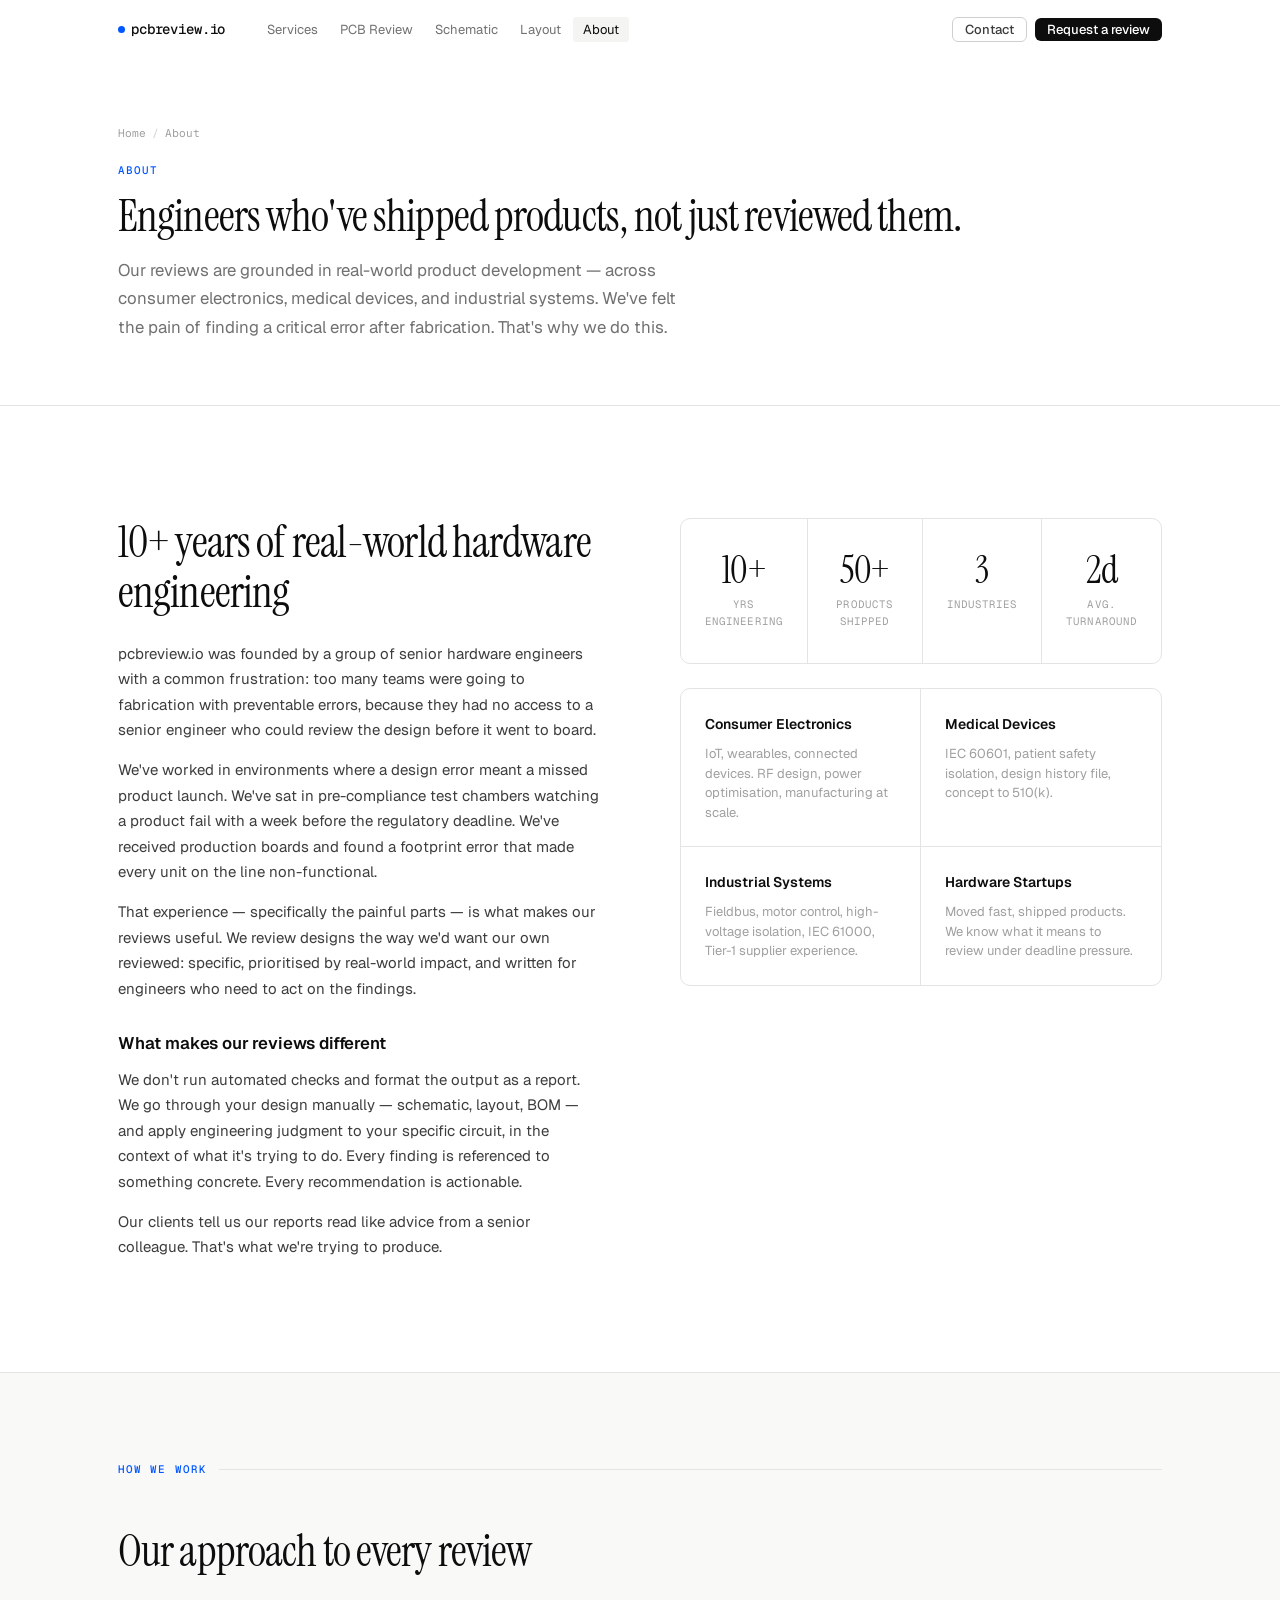
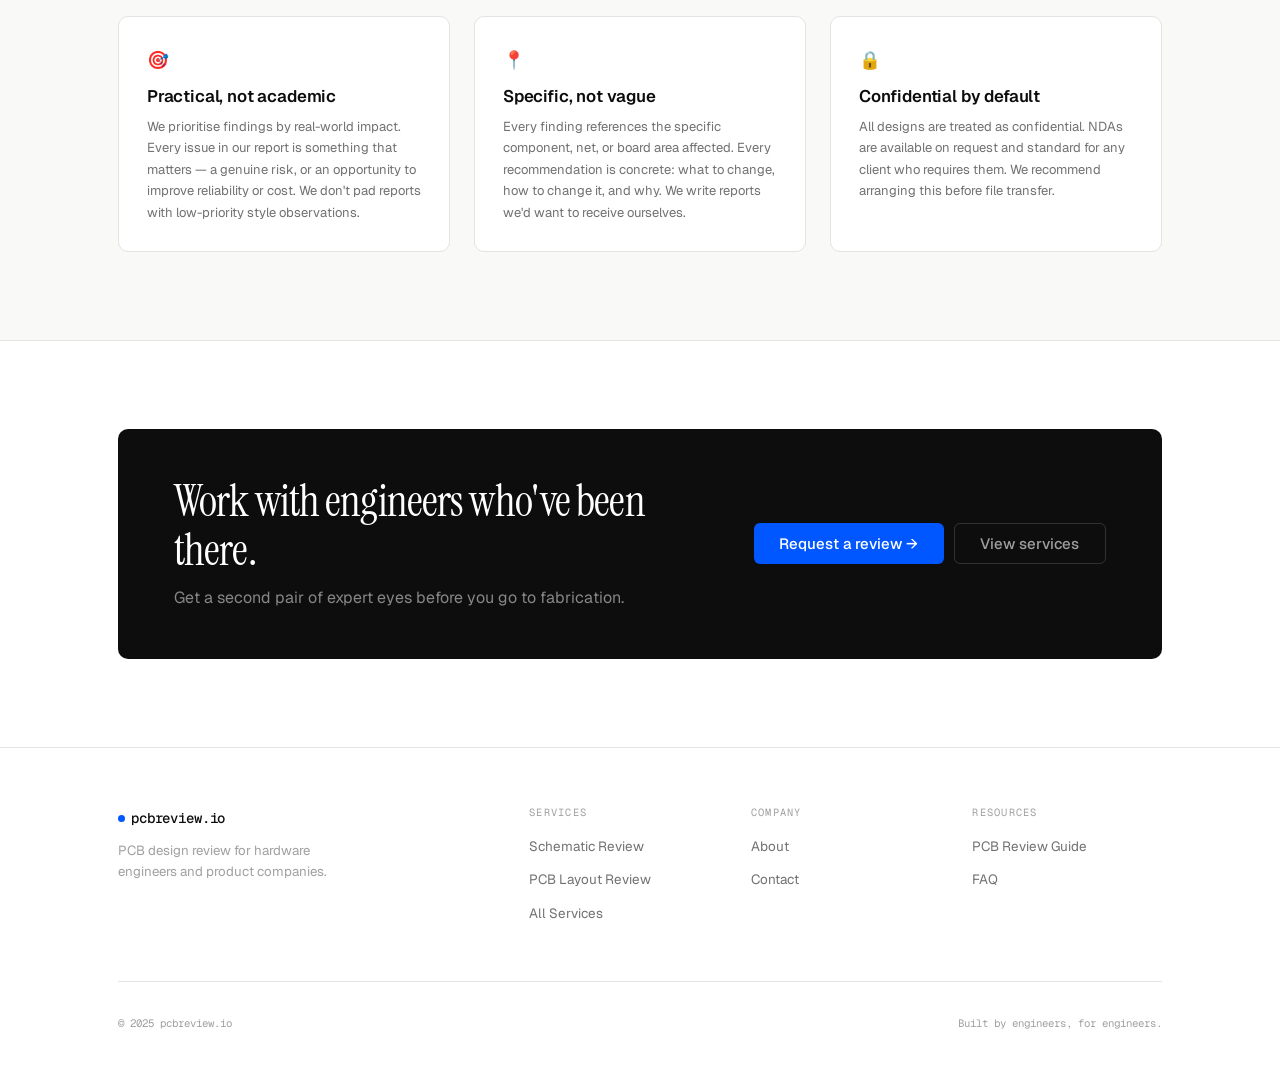
==== about.html @ b78111ec "updated website to pcbreview.com" ====
<!DOCTYPE html>
<html lang="en">
<head>
  <meta charset="UTF-8" />
  <meta name="viewport" content="width=device-width, initial-scale=1.0" />
  <title>About — Senior Hardware Engineers | pcbreview.io</title>
  <meta name="description" content="pcbreview.io is a team of senior hardware engineers with 10+ years of experience in consumer electronics, medical devices, and industrial systems." />
  <link rel="canonical" href="https://www.pcbreview.io/about.html" />
  <link rel="stylesheet" href="style.css" />
</head>
<body>
<nav id="nav">
  <div class="nav-inner">
    <a href="index.html" class="nav-logo"><span class="logo-dot"></span>pcbreview.io</a>
    <ul class="nav-links">
      <li><a href="services.html">Services</a></li>
      <li><a href="pcb-review.html">PCB Review</a></li>
      <li><a href="schematic-review.html">Schematic</a></li>
      <li><a href="pcb-layout-review.html">Layout</a></li>
      <li><a href="about.html">About</a></li>
    </ul>
    <div class="nav-right">
      <a href="contact.html" class="btn btn-ghost" style="font-size:0.8125rem;padding:5px 12px;">Contact</a>
      <a href="contact.html" class="btn btn-primary" style="font-size:0.8125rem;padding:5px 12px;">Request a review</a>
    </div>
    <button class="nav-ham" id="ham" aria-label="Menu"><span></span><span></span><span></span></button>
  </div>
</nav>
<div class="nav-mobile" id="mobileNav">
  <a href="index.html">Home</a><a href="services.html">Services</a><a href="pcb-review.html">PCB Review</a>
  <a href="schematic-review.html">Schematic Review</a><a href="pcb-layout-review.html">Layout Review</a>
  <a href="about.html">About</a>
  <a href="contact.html" class="btn btn-primary" style="margin-top:4px;justify-content:center;">Request a review →</a>
</div>

<div class="page-hdr">
  <div class="container">
    <div class="breadcrumb"><a href="index.html">Home</a><span class="sep">/</span>About</div>
    <div class="t-label">About</div>
    <h1 class="t-h2" style="margin-bottom:14px;">Engineers who've shipped products, not just reviewed them.</h1>
    <p class="sub">Our reviews are grounded in real-world product development — across consumer electronics, medical devices, and industrial systems. We've felt the pain of finding a critical error after fabrication. That's why we do this.</p>
  </div>
</div>

<!-- WHO WE ARE -->
<section class="s-xl" style="border-bottom:1px solid var(--line);">
  <div class="container">
    <div style="display:grid;grid-template-columns:1fr 1fr;gap:5rem;align-items:start;">

      <div class="reveal">
        <h2 class="t-h2" style="margin-bottom:24px;">10+ years of real-world hardware engineering</h2>
        <p class="t-body">pcbreview.io was founded by a group of senior hardware engineers with a common frustration: too many teams were going to fabrication with preventable errors, because they had no access to a senior engineer who could review the design before it went to board.</p>
        <p class="t-body">We've worked in environments where a design error meant a missed product launch. We've sat in pre-compliance test chambers watching a product fail with a week before the regulatory deadline. We've received production boards and found a footprint error that made every unit on the line non-functional.</p>
        <p class="t-body">That experience — specifically the painful parts — is what makes our reviews useful. We review designs the way we'd want our own reviewed: specific, prioritised by real-world impact, and written for engineers who need to act on the findings.</p>

        <h3 class="t-h3" style="margin:32px 0 12px;">What makes our reviews different</h3>
        <p class="t-body">We don't run automated checks and format the output as a report. We go through your design manually — schematic, layout, BOM — and apply engineering judgment to your specific circuit, in the context of what it's trying to do. Every finding is referenced to something concrete. Every recommendation is actionable.</p>
        <p class="t-body">Our clients tell us our reports read like advice from a senior colleague. That's what we're trying to produce.</p>
      </div>

      <div class="reveal d2">
        <div class="stat-row" style="margin-bottom:1.5rem;">
          <div class="stat-cell"><div class="stat-num">10+</div><div class="stat-label">Yrs engineering</div></div>
          <div class="stat-cell"><div class="stat-num">50+</div><div class="stat-label">Products shipped</div></div>
          <div class="stat-cell"><div class="stat-num">3</div><div class="stat-label">Industries</div></div>
          <div class="stat-cell"><div class="stat-num">2d</div><div class="stat-label">Avg. turnaround</div></div>
        </div>

        <!-- Industry grid -->
        <div style="border:1px solid var(--line);border-radius:var(--r-lg);overflow:hidden;">
          <div style="display:grid;grid-template-columns:1fr 1fr;gap:0;">
            <div style="padding:1.5rem;border-right:1px solid var(--line);border-bottom:1px solid var(--line);">
              <div style="font-size:0.875rem;font-weight:600;color:var(--ink-1);margin-bottom:8px;">Consumer Electronics</div>
              <p style="font-size:0.8125rem;color:var(--ink-4);margin:0;line-height:1.5;">IoT, wearables, connected devices. RF design, power optimisation, manufacturing at scale.</p>
            </div>
            <div style="padding:1.5rem;border-bottom:1px solid var(--line);">
              <div style="font-size:0.875rem;font-weight:600;color:var(--ink-1);margin-bottom:8px;">Medical Devices</div>
              <p style="font-size:0.8125rem;color:var(--ink-4);margin:0;line-height:1.5;">IEC 60601, patient safety isolation, design history file, concept to 510(k).</p>
            </div>
            <div style="padding:1.5rem;border-right:1px solid var(--line);">
              <div style="font-size:0.875rem;font-weight:600;color:var(--ink-1);margin-bottom:8px;">Industrial Systems</div>
              <p style="font-size:0.8125rem;color:var(--ink-4);margin:0;line-height:1.5;">Fieldbus, motor control, high-voltage isolation, IEC 61000, Tier-1 supplier experience.</p>
            </div>
            <div style="padding:1.5rem;">
              <div style="font-size:0.875rem;font-weight:600;color:var(--ink-1);margin-bottom:8px;">Hardware Startups</div>
              <p style="font-size:0.8125rem;color:var(--ink-4);margin:0;line-height:1.5;">Moved fast, shipped products. We know what it means to review under deadline pressure.</p>
            </div>
          </div>
        </div>
      </div>
    </div>
  </div>
</section>

<!-- APPROACH -->
<section class="s-lg" style="background:var(--off-white);border-bottom:1px solid var(--line);">
  <div class="container">
    <div class="section-line reveal"><span class="t-label">How we work</span></div>
    <h2 class="t-h2 reveal" style="margin-bottom:40px;">Our approach to every review</h2>
    <div class="col-3 reveal">
      <div class="card">
        <div style="font-size:1.1rem;margin-bottom:12px;">🎯</div>
        <h3 class="t-h3" style="margin-bottom:8px;">Practical, not academic</h3>
        <p class="t-body-sm">We prioritise findings by real-world impact. Every issue in our report is something that matters — a genuine risk, or an opportunity to improve reliability or cost. We don't pad reports with low-priority style observations.</p>
      </div>
      <div class="card">
        <div style="font-size:1.1rem;margin-bottom:12px;">📍</div>
        <h3 class="t-h3" style="margin-bottom:8px;">Specific, not vague</h3>
        <p class="t-body-sm">Every finding references the specific component, net, or board area affected. Every recommendation is concrete: what to change, how to change it, and why. We write reports we'd want to receive ourselves.</p>
      </div>
      <div class="card">
        <div style="font-size:1.1rem;margin-bottom:12px;">🔒</div>
        <h3 class="t-h3" style="margin-bottom:8px;">Confidential by default</h3>
        <p class="t-body-sm">All designs are treated as confidential. NDAs are available on request and standard for any client who requires them. We recommend arranging this before file transfer.</p>
      </div>
    </div>
  </div>
</section>

<!-- CTA -->
<section class="s-lg">
  <div class="container">
    <div class="cta-band reveal">
      <div>
        <h2 class="t-h2">Work with engineers who've been there.</h2>
        <p>Get a second pair of expert eyes before you go to fabrication.</p>
      </div>
      <div class="cta-band-btns">
        <a href="contact.html" class="btn btn-blue btn-lg">Request a review →</a>
        <a href="services.html" class="btn btn-ghost btn-lg" style="color:rgba(255,255,255,0.6);border-color:rgba(255,255,255,0.15);">View services</a>
      </div>
    </div>
  </div>
</section>

<footer id="footer">
  <div class="container">
    <div class="footer-grid">
      <div class="footer-brand"><a href="index.html" class="nav-logo" style="display:inline-flex;"><span class="logo-dot"></span>pcbreview.io</a><p>PCB design review for hardware engineers and product companies.</p></div>
      <div class="footer-col"><h5>Services</h5><ul><li><a href="schematic-review.html">Schematic Review</a></li><li><a href="pcb-layout-review.html">PCB Layout Review</a></li><li><a href="services.html">All Services</a></li></ul></div>
      <div class="footer-col"><h5>Company</h5><ul><li><a href="about.html">About</a></li><li><a href="contact.html">Contact</a></li></ul></div>
      <div class="footer-col"><h5>Resources</h5><ul><li><a href="pcb-review.html">PCB Review Guide</a></li><li><a href="pcb-review.html#faq">FAQ</a></li></ul></div>
    </div>
    <div class="footer-bottom"><p>© 2025 pcbreview.io</p><p>Built by engineers, for engineers.</p></div>
  </div>
</footer>
<script src="main.js"></script>
</body>
</html>
---- style.css ----
/* ================================================================
   PCBReview.io — V3 Stylesheet
   Direction: High-end engineering SaaS (Linear / Vercel / Oxide)
   Theme: Pure white + near-black + electric blue accent
   Fonts: Instrument Serif (display) + Geist Sans (body) + Geist Mono
   ================================================================ */

@import url('https://fonts.googleapis.com/css2?family=Instrument+Serif:ital@0;1&family=Geist:wght@300;400;500;600&display=swap');

/* ── Geist Mono via CDN ── */
@import url('https://fonts.googleapis.com/css2?family=Geist+Mono:wght@400;500&display=swap');

:root {
  /* Surface */
  --white:       #FFFFFF;
  --off-white:   #F9F9F8;
  --surface-1:   #F4F4F2;
  --surface-2:   #EBEBEA;

  /* Ink */
  --ink-1:       #0D0D0D;
  --ink-2:       #3D3D3D;
  --ink-3:       #717171;
  --ink-4:       #A0A0A0;

  /* Borders */
  --line:        #E4E4E2;
  --line-2:      #CFCFCD;

  /* Accent — electric blue */
  --blue:        #0057FF;
  --blue-dim:    #0044CC;
  --blue-tint:   rgba(0, 87, 255, 0.06);
  --blue-border: rgba(0, 87, 255, 0.2);

  /* Semantic */
  --green:       #16A34A;
  --green-tint:  #F0FDF4;
  --amber:       #B45309;
  --amber-tint:  #FFFBEB;
  --red:         #DC2626;
  --red-tint:    #FEF2F2;

  /* Typography */
  --serif:  'Instrument Serif', 'Georgia', serif;
  --sans:   'Geist', 'Helvetica Neue', sans-serif;
  --mono:   'Geist Mono', 'Courier New', monospace;

  /* Layout */
  --max-w: 1100px;
  --nav-h: 60px;

  /* Radius */
  --r-sm: 3px;
  --r-md: 6px;
  --r-lg: 10px;

  /* Shadows */
  --shadow-card: 0 1px 2px rgba(0,0,0,0.04), 0 4px 16px rgba(0,0,0,0.04);
  --shadow-hover: 0 2px 4px rgba(0,0,0,0.06), 0 8px 24px rgba(0,0,0,0.07);

  /* Transitions */
  --ease: 0.18s ease;
}

/* ── Reset ────────────────────────────────────────────────────── */
*, *::before, *::after { box-sizing: border-box; margin: 0; padding: 0; }
html { font-size: 16px; scroll-behavior: smooth; }
body {
  background: var(--white);
  color: var(--ink-1);
  font-family: var(--sans);
  font-weight: 400;
  line-height: 1.65;
  -webkit-font-smoothing: antialiased;
  -moz-osx-font-smoothing: grayscale;
  overflow-x: hidden;
}
img { max-width: 100%; display: block; }
a { color: inherit; text-decoration: none; }
button { cursor: pointer; }
p { color: var(--ink-2); line-height: 1.7; }
p + p { margin-top: 0.9rem; }

/* ── Typography scale ─────────────────────────────────────────── */

/* Display — Instrument Serif italic for the hero headline only */
.t-display {
  font-family: var(--serif);
  font-size: clamp(2.6rem, 6vw, 5rem);
  font-weight: 400;
  line-height: 1.06;
  letter-spacing: -0.02em;
  color: var(--ink-1);
}
.t-display em {
  font-style: italic;
  color: var(--ink-3);
}

/* Section headings */
.t-h2 {
  font-family: var(--serif);
  font-size: clamp(1.8rem, 3.5vw, 2.75rem);
  font-weight: 400;
  line-height: 1.12;
  letter-spacing: -0.02em;
  color: var(--ink-1);
}
.t-h3 {
  font-size: 1.05rem;
  font-weight: 600;
  letter-spacing: -0.01em;
  color: var(--ink-1);
  line-height: 1.3;
}

/* Eyebrow labels */
.t-label {
  font-family: var(--mono);
  font-size: 0.68rem;
  font-weight: 500;
  letter-spacing: 0.1em;
  text-transform: uppercase;
  color: var(--blue);
}

/* Body sizes */
.t-body-lg { font-size: 1.05rem; line-height: 1.7; color: var(--ink-2); }
.t-body     { font-size: 0.9375rem; line-height: 1.7; color: var(--ink-2); }
.t-body-sm  { font-size: 0.8125rem; line-height: 1.65; color: var(--ink-3); }
.t-mono     { font-family: var(--mono); font-size: 0.8rem; }

/* ── Layout helpers ───────────────────────────────────────────── */
.container { max-width: var(--max-w); margin: 0 auto; padding: 0 28px; }

.s-xl  { padding-top: 112px; padding-bottom: 112px; }
.s-lg  { padding-top: 88px;  padding-bottom: 88px;  }
.s-md  { padding-top: 64px;  padding-bottom: 64px;  }
.s-sm  { padding-top: 48px;  padding-bottom: 48px;  }

.col-2 { display: grid; grid-template-columns: 1fr 1fr; gap: 2rem; }
.col-3 { display: grid; grid-template-columns: repeat(3,1fr); gap: 1.5rem; }
.col-4 { display: grid; grid-template-columns: repeat(4,1fr); gap: 1.5rem; }

/* ── Divider ──────────────────────────────────────────────────── */
.hr { height: 1px; background: var(--line); }

/* ── Buttons ──────────────────────────────────────────────────── */
.btn {
  display: inline-flex;
  align-items: center;
  gap: 6px;
  padding: 0.6rem 1.25rem;
  border-radius: var(--r-md);
  font-family: var(--sans);
  font-size: 0.875rem;
  font-weight: 500;
  border: none;
  transition: all var(--ease);
  white-space: nowrap;
  text-decoration: none;
  line-height: 1;
}
.btn-primary {
  background: var(--ink-1);
  color: var(--white);
}
.btn-primary:hover { background: var(--ink-2); transform: translateY(-1px); }

.btn-blue {
  background: var(--blue);
  color: var(--white);
}
.btn-blue:hover { background: var(--blue-dim); transform: translateY(-1px); }

.btn-ghost {
  background: transparent;
  color: var(--ink-2);
  border: 1px solid var(--line-2);
}
.btn-ghost:hover { border-color: var(--ink-3); color: var(--ink-1); }

.btn-lg { padding: 0.75rem 1.6rem; font-size: 0.9375rem; }

/* ── Tags / Badges ────────────────────────────────────────────── */
.tag {
  display: inline-flex;
  align-items: center;
  gap: 4px;
  padding: 2px 8px;
  border-radius: 3px;
  font-family: var(--mono);
  font-size: 0.68rem;
  font-weight: 500;
  letter-spacing: 0.04em;
}
.tag-blue  { background: var(--blue-tint);  color: var(--blue);  border: 1px solid var(--blue-border); }
.tag-green { background: var(--green-tint); color: var(--green); border: 1px solid rgba(22,163,74,0.2); }
.tag-amber { background: var(--amber-tint); color: var(--amber); border: 1px solid rgba(180,83,9,0.2); }
.tag-red   { background: var(--red-tint);   color: var(--red);   border: 1px solid rgba(220,38,38,0.2); }
.tag-grey  { background: var(--surface-1);  color: var(--ink-3); border: 1px solid var(--line); }

/* ── Cards ────────────────────────────────────────────────────── */
.card {
  background: var(--white);
  border: 1px solid var(--line);
  border-radius: var(--r-lg);
  padding: 1.75rem;
  transition: border-color var(--ease), box-shadow var(--ease);
}
.card:hover {
  border-color: var(--line-2);
  box-shadow: var(--shadow-hover);
}
.card-flat {
  background: var(--off-white);
  border: 1px solid var(--line);
  border-radius: var(--r-lg);
  padding: 1.75rem;
}

/* ── NAV ──────────────────────────────────────────────────────── */
#nav {
  position: fixed;
  top: 0; left: 0; right: 0;
  height: var(--nav-h);
  z-index: 100;
  background: rgba(255,255,255,0.9);
  backdrop-filter: blur(14px);
  -webkit-backdrop-filter: blur(14px);
  border-bottom: 1px solid transparent;
  transition: border-color 0.25s;
}
#nav.scrolled { border-bottom-color: var(--line); }

.nav-inner {
  height: 100%;
  max-width: var(--max-w);
  margin: 0 auto;
  padding: 0 28px;
  display: flex;
  align-items: center;
  gap: 2rem;
}
.nav-logo {
  font-family: var(--mono);
  font-size: 0.875rem;
  font-weight: 500;
  color: var(--ink-1);
  letter-spacing: -0.01em;
  display: flex;
  align-items: center;
  gap: 6px;
  flex-shrink: 0;
}
.nav-logo .logo-dot {
  width: 7px; height: 7px;
  border-radius: 50%;
  background: var(--blue);
  display: inline-block;
}
.nav-links {
  display: flex;
  align-items: center;
  gap: 0.125rem;
  list-style: none;
  flex: 1;
}
.nav-links a {
  font-size: 0.8125rem;
  color: var(--ink-3);
  font-weight: 400;
  padding: 4px 10px;
  border-radius: var(--r-sm);
  transition: color var(--ease), background var(--ease);
}
.nav-links a:hover, .nav-links a.active {
  color: var(--ink-1);
  background: var(--surface-1);
}
.nav-right { display: flex; align-items: center; gap: 8px; }

/* Hamburger */
.nav-ham {
  display: none;
  flex-direction: column;
  gap: 4.5px;
  background: none;
  border: none;
  padding: 4px;
  margin-left: auto;
}
.nav-ham span {
  display: block;
  width: 20px;
  height: 1.5px;
  background: var(--ink-1);
  border-radius: 2px;
  transition: all 0.2s;
}
.nav-mobile {
  display: none;
  position: fixed;
  top: var(--nav-h);
  left: 0; right: 0;
  background: var(--white);
  border-bottom: 1px solid var(--line);
  padding: 1.25rem 28px 1.5rem;
  flex-direction: column;
  gap: 0.75rem;
  z-index: 99;
}
.nav-mobile.open { display: flex; }
.nav-mobile a { font-size: 0.9375rem; color: var(--ink-2); }

/* ── PAGE HEADER (inner pages) ─────────────────────────────────── */
.page-hdr {
  padding-top: calc(var(--nav-h) + 64px);
  padding-bottom: 64px;
  border-bottom: 1px solid var(--line);
}
.page-hdr .t-label { margin-bottom: 12px; }
.page-hdr .t-h2   { margin-bottom: 14px; }
.page-hdr .sub    { max-width: 580px; font-size: 1.05rem; color: var(--ink-3); }

/* Breadcrumb */
.breadcrumb {
  font-family: var(--mono);
  font-size: 0.7rem;
  color: var(--ink-4);
  margin-bottom: 20px;
  display: flex;
  align-items: center;
  gap: 6px;
}
.breadcrumb a { color: var(--ink-4); }
.breadcrumb a:hover { color: var(--ink-2); }
.breadcrumb .sep { color: var(--line-2); }

/* ── CODE BLOCKS (review report style) ─────────────────────────── */
.code-block {
  background: var(--ink-1);
  border-radius: var(--r-lg);
  overflow: hidden;
  font-family: var(--mono);
  font-size: 0.775rem;
  line-height: 1.9;
}
.code-block-bar {
  background: #1A1A1A;
  padding: 10px 16px;
  display: flex;
  align-items: center;
  gap: 6px;
  border-bottom: 1px solid rgba(255,255,255,0.05);
}
.cb-dot { width: 9px; height: 9px; border-radius: 50%; }
.cb-dot.r  { background: #FF5F57; }
.cb-dot.y  { background: #FEBC2E; }
.cb-dot.g  { background: #28C840; }
.cb-title  { font-size: 0.67rem; color: rgba(255,255,255,0.25); margin: 0 auto; }
.code-block-body { padding: 18px 20px; }
.cl      { color: rgba(255,255,255,0.2); }
.cl .ok  { color: #4ADE80; }
.cl .wn  { color: #FBBF24; }
.cl .er  { color: #F87171; }
.cl .cm  { color: rgba(255,255,255,0.2); font-style: italic; }
.cl .ky  { color: #93C5FD; }

/* ── CHECKLIST ──────────────────────────────────────────────────── */
.checklist { list-style: none; }
.checklist li {
  display: flex;
  align-items: flex-start;
  gap: 10px;
  font-size: 0.9rem;
  color: var(--ink-2);
  padding: 6px 0;
  border-bottom: 1px solid var(--line);
}
.checklist li:last-child { border-bottom: none; }
.checklist li::before {
  content: '✓';
  color: var(--green);
  font-size: 0.75rem;
  font-weight: 600;
  flex-shrink: 0;
  margin-top: 3px;
}

/* ── PRICING ────────────────────────────────────────────────────── */
.pricing-wrap {
  display: grid;
  grid-template-columns: repeat(3, 1fr);
  gap: 1px;
  background: var(--line);
  border: 1px solid var(--line);
  border-radius: var(--r-lg);
  overflow: hidden;
}
.pricing-col {
  background: var(--white);
  padding: 2rem;
  display: flex;
  flex-direction: column;
}
.pricing-col.featured { background: var(--ink-1); }
.pricing-col.featured * { color: rgba(255,255,255,0.7) !important; }
.pricing-col.featured .p-name,
.pricing-col.featured h3,
.pricing-col.featured .p-cta { color: #fff !important; }
.pricing-col.featured .p-divider { background: rgba(255,255,255,0.08) !important; }
.pricing-col.featured .p-row { border-bottom-color: rgba(255,255,255,0.06) !important; }
.pricing-col.featured .btn-ghost {
  border-color: rgba(255,255,255,0.2) !important;
  color: #fff !important;
}
.pricing-col.featured .btn-ghost:hover {
  border-color: rgba(255,255,255,0.5) !important;
}
.p-name {
  font-family: var(--mono);
  font-size: 0.68rem;
  font-weight: 500;
  text-transform: uppercase;
  letter-spacing: 0.12em;
  color: var(--ink-4);
  margin-bottom: 10px;
}
.pricing-col h3 {
  font-family: var(--serif);
  font-size: 1.5rem;
  font-weight: 400;
  line-height: 1;
  color: var(--ink-1);
  margin-bottom: 8px;
}
.p-desc {
  font-size: 0.84rem;
  color: var(--ink-3);
  margin-bottom: 1.5rem;
  line-height: 1.5;
}
.p-divider { height: 1px; background: var(--line); margin-bottom: 1.25rem; }
.p-rows { flex: 1; margin-bottom: 1.5rem; }
.p-row {
  display: flex;
  align-items: flex-start;
  gap: 8px;
  font-size: 0.84rem;
  color: var(--ink-2);
  padding: 7px 0;
  border-bottom: 1px solid var(--line);
}
.p-row:last-child { border-bottom: none; }
.p-row::before { content: '✓'; color: var(--green); font-size: 0.72rem; flex-shrink: 0; margin-top: 2px; }
.p-row.na { opacity: 0.3; }
.p-row.na::before { content: '—'; color: var(--ink-4); }

/* ── PROCESS STEPS ──────────────────────────────────────────────── */
.steps-grid {
  display: grid;
  grid-template-columns: repeat(3, 1fr);
  gap: 0;
}
.step-item {
  padding: 2rem;
  border-right: 1px solid var(--line);
  position: relative;
}
.step-item:last-child { border-right: none; }
.step-num {
  font-family: var(--mono);
  font-size: 0.68rem;
  color: var(--blue);
  letter-spacing: 0.08em;
  margin-bottom: 1rem;
  display: block;
}
.step-item h3 { margin-bottom: 8px; font-size: 0.9375rem; }
.step-item p  { font-size: 0.84rem; }
.step-tags { display: flex; flex-wrap: wrap; gap: 4px; margin-top: 12px; }

/* ── STAT ROW ───────────────────────────────────────────────────── */
.stat-row {
  display: grid;
  grid-template-columns: repeat(4, 1fr);
  border: 1px solid var(--line);
  border-radius: var(--r-lg);
  overflow: hidden;
}
.stat-cell {
  padding: 2rem 1.5rem;
  border-right: 1px solid var(--line);
  text-align: center;
}
.stat-cell:last-child { border-right: none; }
.stat-num {
  font-family: var(--serif);
  font-size: 2.4rem;
  font-weight: 400;
  color: var(--ink-1);
  line-height: 1;
  margin-bottom: 6px;
  letter-spacing: -0.02em;
}
.stat-label {
  font-family: var(--mono);
  font-size: 0.67rem;
  color: var(--ink-4);
  text-transform: uppercase;
  letter-spacing: 0.1em;
}

/* ── CTA BANNER ─────────────────────────────────────────────────── */
.cta-band {
  background: var(--ink-1);
  border-radius: var(--r-lg);
  padding: 3rem 3.5rem;
  display: flex;
  align-items: center;
  justify-content: space-between;
  gap: 2rem;
}
.cta-band .t-h2  { color: #fff; }
.cta-band p      { color: rgba(255,255,255,0.5); margin-top: 8px; }
.cta-band-btns   { display: flex; gap: 10px; flex-shrink: 0; flex-wrap: wrap; }

/* ── FAQ ────────────────────────────────────────────────────────── */
.faq-list { border-top: 1px solid var(--line); }
.faq-item { border-bottom: 1px solid var(--line); }
.faq-q {
  display: flex;
  justify-content: space-between;
  align-items: center;
  padding: 18px 0;
  cursor: pointer;
  gap: 1rem;
}
.faq-q span.q-text {
  font-size: 0.9375rem;
  font-weight: 500;
  color: var(--ink-1);
}
.faq-toggle {
  width: 22px; height: 22px;
  border: 1px solid var(--line-2);
  border-radius: 50%;
  display: flex;
  align-items: center;
  justify-content: center;
  font-size: 0.85rem;
  color: var(--ink-3);
  flex-shrink: 0;
  transition: all var(--ease);
}
.faq-item.open .faq-toggle {
  background: var(--ink-1);
  border-color: var(--ink-1);
  color: #fff;
  transform: rotate(45deg);
}
.faq-a {
  display: none;
  padding-bottom: 18px;
  font-size: 0.9rem;
  color: var(--ink-3);
  line-height: 1.7;
  max-width: 680px;
}
.faq-item.open .faq-a { display: block; }

/* ── FINDING CARDS ──────────────────────────────────────────────── */
.finding-card {
  border: 1px solid var(--line);
  border-radius: var(--r-lg);
  overflow: hidden;
  background: var(--white);
  transition: box-shadow var(--ease);
}
.finding-card:hover { box-shadow: var(--shadow-hover); }
.finding-head {
  padding: 1.25rem 1.5rem 1rem;
  display: flex;
  align-items: flex-start;
  justify-content: space-between;
  gap: 0.75rem;
  border-bottom: 1px solid var(--line);
}
.finding-body { padding: 1.25rem 1.5rem; }
.finding-body p { font-size: 0.875rem; color: var(--ink-3); margin-bottom: 12px; }
.finding-fix {
  background: var(--off-white);
  border-radius: var(--r-sm);
  padding: 10px 12px;
  font-family: var(--mono);
  font-size: 0.73rem;
  color: var(--ink-3);
  line-height: 1.5;
}
.finding-fix strong { color: var(--green); font-style: normal; }

/* ── CONTACT FORM ───────────────────────────────────────────────── */
.form-field { margin-bottom: 1.25rem; }
.form-field label {
  display: block;
  font-family: var(--mono);
  font-size: 0.67rem;
  text-transform: uppercase;
  letter-spacing: 0.1em;
  color: var(--ink-4);
  margin-bottom: 6px;
}
.form-field input,
.form-field textarea,
.form-field select {
  width: 100%;
  background: var(--white);
  border: 1px solid var(--line-2);
  border-radius: var(--r-md);
  padding: 9px 12px;
  color: var(--ink-1);
  font-family: var(--sans);
  font-size: 0.9rem;
  outline: none;
  transition: border-color var(--ease), box-shadow var(--ease);
  appearance: none;
}
.form-field input:focus,
.form-field textarea:focus,
.form-field select:focus {
  border-color: var(--blue);
  box-shadow: 0 0 0 3px rgba(0, 87, 255, 0.08);
}
.form-field input::placeholder,
.form-field textarea::placeholder { color: var(--ink-4); }
.form-field textarea { resize: vertical; min-height: 120px; line-height: 1.6; }
.form-row { display: grid; grid-template-columns: 1fr 1fr; gap: 1rem; }
#formSuccess { display: none; text-align: center; padding: 2.5rem 0; }
.success-check {
  width: 48px; height: 48px;
  background: var(--green-tint);
  border-radius: 50%;
  display: flex;
  align-items: center;
  justify-content: center;
  margin: 0 auto 1rem;
  font-size: 1.2rem;
}

/* ── SCROLL REVEAL ──────────────────────────────────────────────── */
.reveal {
  opacity: 0;
  transform: translateY(16px);
  transition: opacity 0.45s ease, transform 0.45s ease;
}
.reveal.visible { opacity: 1; transform: none; }
.d1 { transition-delay: 0.08s; }
.d2 { transition-delay: 0.16s; }
.d3 { transition-delay: 0.24s; }
.d4 { transition-delay: 0.32s; }

/* ── FOOTER ─────────────────────────────────────────────────────── */
#footer {
  border-top: 1px solid var(--line);
  padding: 56px 0 36px;
  background: var(--white);
}
.footer-grid {
  display: grid;
  grid-template-columns: 2fr 1fr 1fr 1fr;
  gap: 2rem;
  padding-bottom: 3rem;
  border-bottom: 1px solid var(--line);
  margin-bottom: 2rem;
}
.footer-brand .nav-logo { margin-bottom: 10px; }
.footer-brand p { font-size: 0.83rem; color: var(--ink-4); max-width: 240px; line-height: 1.6; }
.footer-col h5 {
  font-family: var(--mono);
  font-size: 0.65rem;
  text-transform: uppercase;
  letter-spacing: 0.12em;
  color: var(--ink-4);
  margin-bottom: 12px;
  font-weight: 400;
}
.footer-col ul { list-style: none; }
.footer-col li { margin-bottom: 7px; }
.footer-col a { font-size: 0.84rem; color: var(--ink-3); transition: color var(--ease); }
.footer-col a:hover { color: var(--ink-1); }
.footer-bottom {
  display: flex;
  justify-content: space-between;
  align-items: center;
  flex-wrap: wrap;
  gap: 8px;
}
.footer-bottom p {
  font-family: var(--mono);
  font-size: 0.67rem;
  color: var(--ink-4);
  margin: 0;
}

/* ── INLINE LINK ────────────────────────────────────────────────── */
.link { color: var(--blue); transition: opacity var(--ease); }
.link:hover { opacity: 0.75; }

/* ── SECTION SEPARATOR LINE ─────────────────────────────────────── */
.section-line {
  display: flex;
  align-items: center;
  gap: 12px;
  margin-bottom: 48px;
}
.section-line::after {
  content: '';
  flex: 1;
  height: 1px;
  background: var(--line);
}

/* ── RESPONSIVE ─────────────────────────────────────────────────── */
@media (max-width: 1024px) {
  .pricing-wrap { grid-template-columns: 1fr; }
  .pricing-col { border-bottom: 1px solid var(--line); }
  .pricing-col:last-child { border-bottom: none; }
  .stat-row { grid-template-columns: 1fr 1fr; }
  .stat-cell:nth-child(2) { border-right: none; }
  .stat-cell:nth-child(3) { border-top: 1px solid var(--line); }
  .stat-cell:nth-child(4) { border-top: 1px solid var(--line); border-right: none; }
  .footer-grid { grid-template-columns: 1fr 1fr; }
  .cta-band { flex-direction: column; padding: 2.25rem 2rem; }
  .cta-band-btns { width: 100%; }
}
@media (max-width: 768px) {
  :root { --nav-h: 56px; }
  .s-xl { padding-top: 72px; padding-bottom: 72px; }
  .s-lg { padding-top: 56px; padding-bottom: 56px; }
  .col-2, .col-3, .col-4 { grid-template-columns: 1fr; }
  .steps-grid { grid-template-columns: 1fr; }
  .step-item { border-right: none; border-bottom: 1px solid var(--line); }
  .step-item:last-child { border-bottom: none; }
  .nav-links, .nav-right .btn { display: none; }
  .nav-ham { display: flex; }
  .footer-grid { grid-template-columns: 1fr; }
  .footer-bottom { flex-direction: column; text-align: center; }
  .form-row { grid-template-columns: 1fr; }
  .finding-head { flex-direction: column; }
}
@media (max-width: 480px) {
  .stat-row { grid-template-columns: 1fr 1fr; }
  .container { padding: 0 20px; }
}
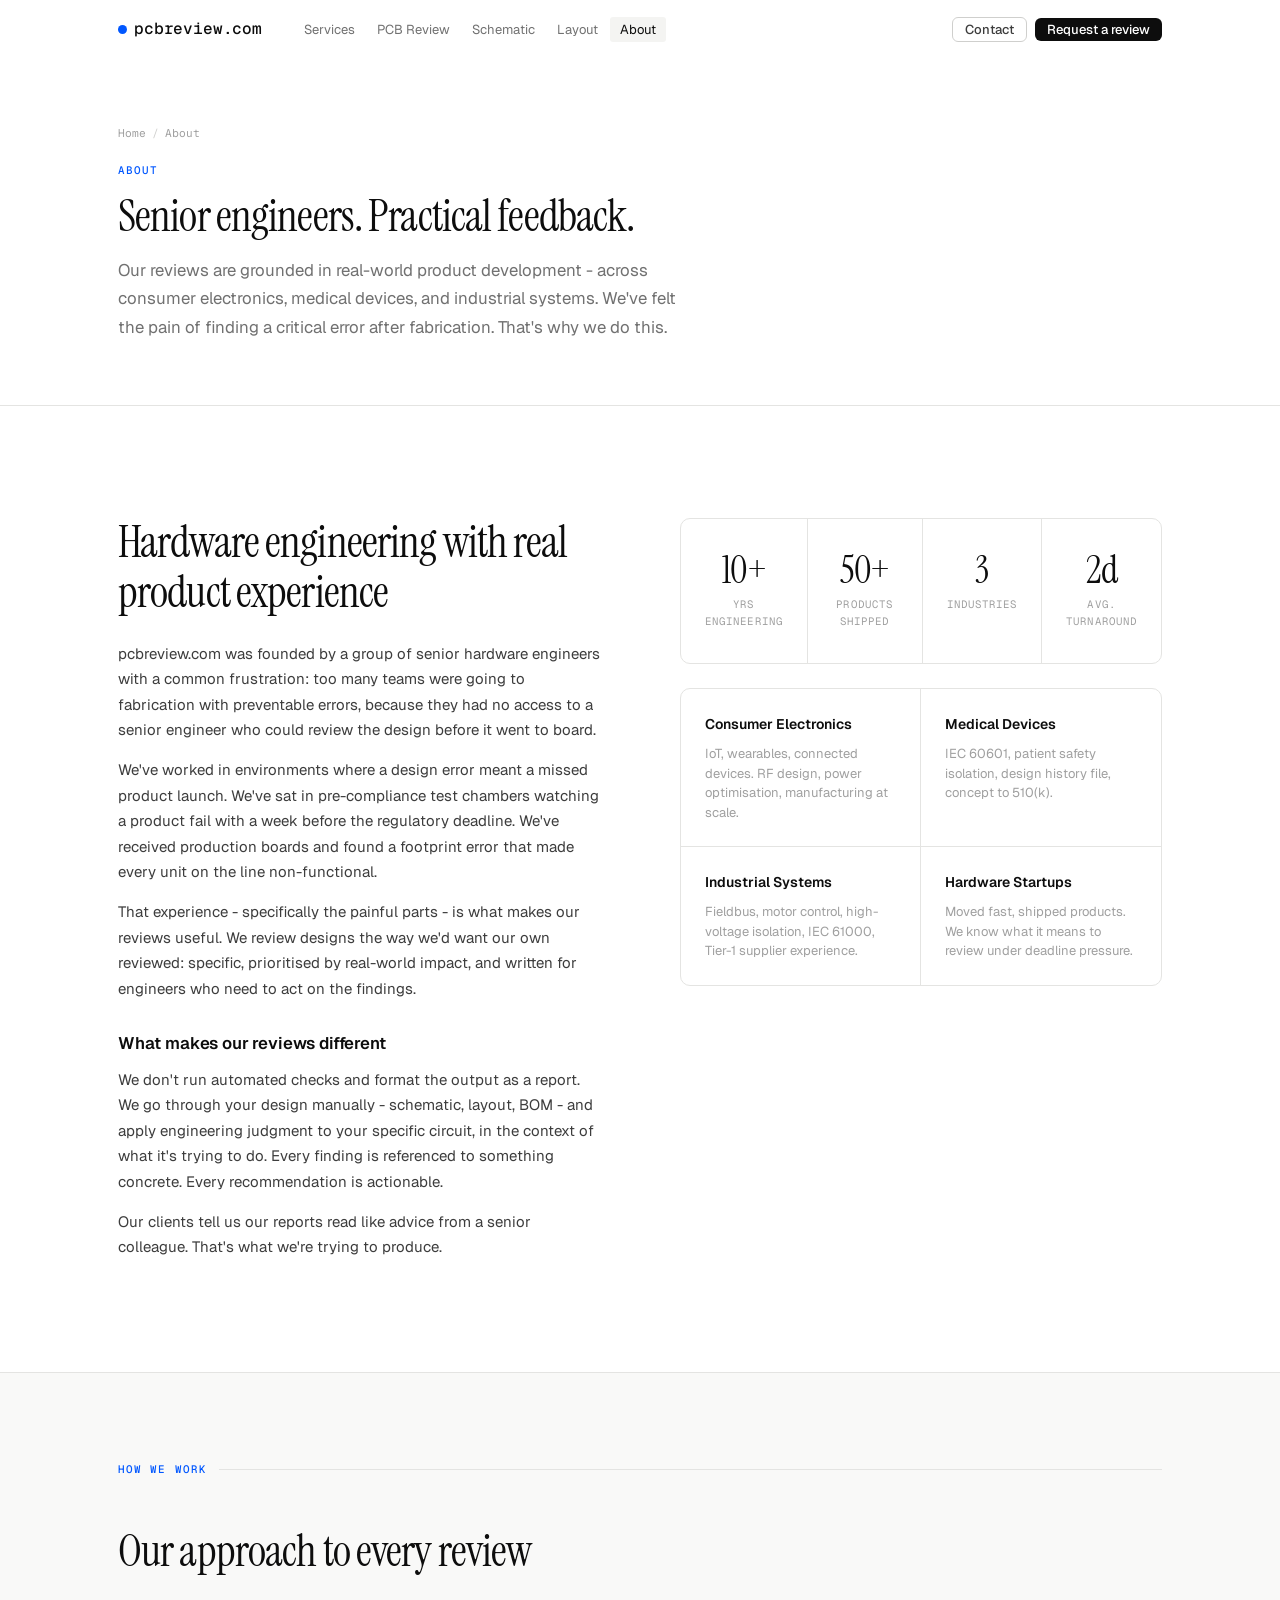
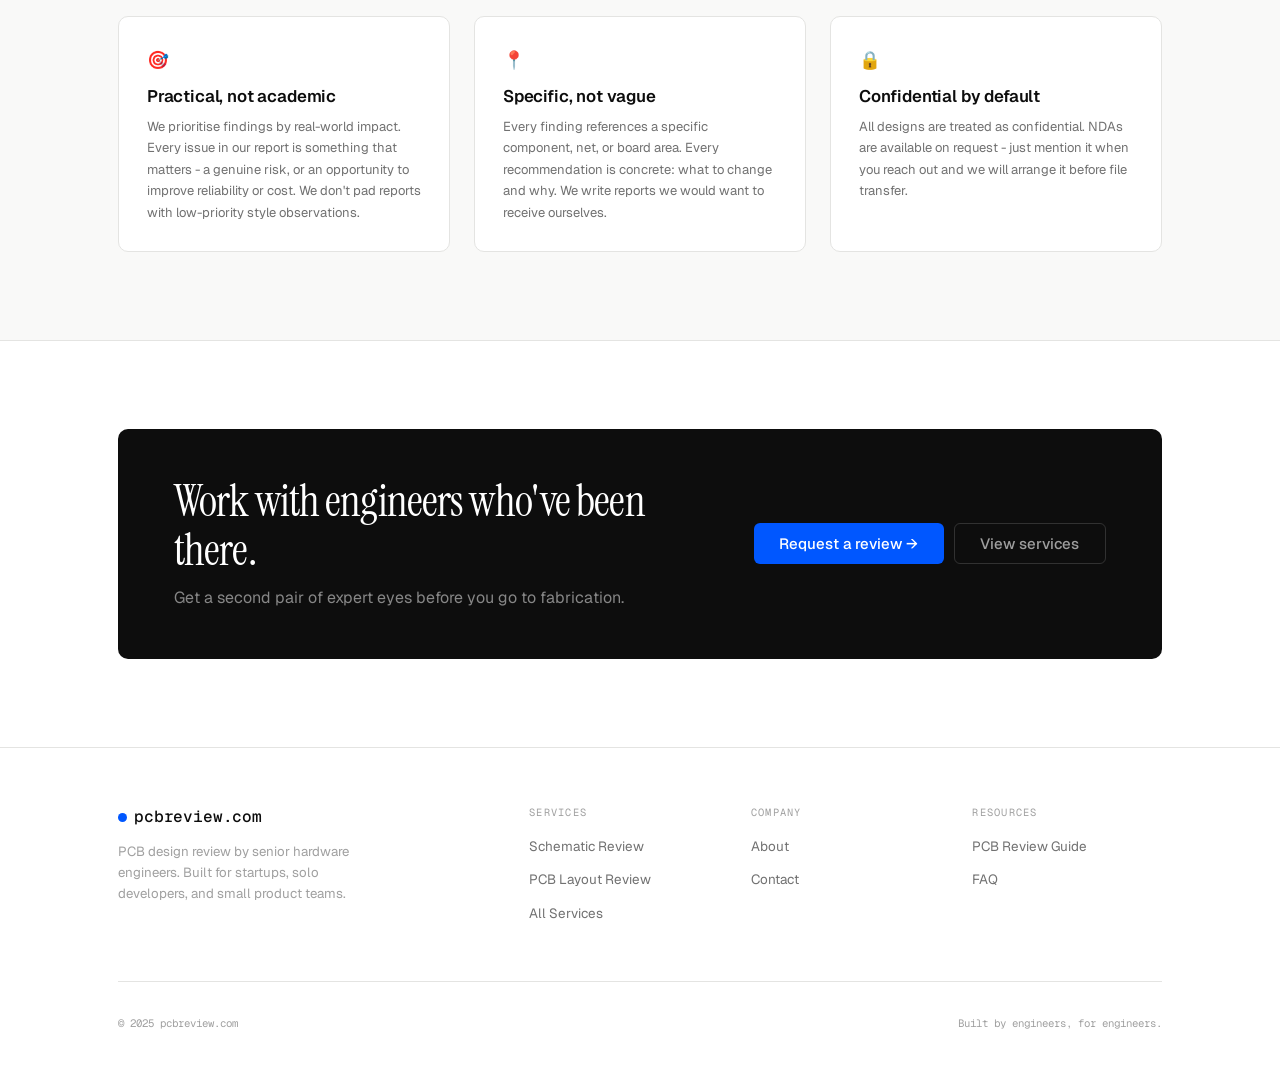
==== commit a17446e7: "minor improvements" ====
--- a/about.html
+++ b/about.html
@@ -1,148 +1,148 @@
 <!DOCTYPE html>
 <html lang="en">
 <head>
-  <meta charset="UTF-8" />
-  <meta name="viewport" content="width=device-width, initial-scale=1.0" />
-  <title>About — Senior Hardware Engineers | pcbreview.io</title>
-  <meta name="description" content="pcbreview.io is a team of senior hardware engineers with 10+ years of experience in consumer electronics, medical devices, and industrial systems." />
-  <link rel="canonical" href="https://www.pcbreview.io/about.html" />
-  <link rel="stylesheet" href="style.css" />
+ <meta charset="UTF-8" />
+ <meta name="viewport" content="width=device-width, initial-scale=1.0" />
+ <title>About - Senior Hardware Engineers | pcbreview.com</title>
+ <meta name="description" content="We are a small team of senior hardware engineers with backgrounds in consumer electronics, medical devices, and industrial systems. We review PCB designs the way we would want our own reviewed." />
+ <link rel="canonical" href="https://www.pcbreview.com/about.html" />
+ <link rel="stylesheet" href="style.css" />
 </head>
 <body>
 <nav id="nav">
-  <div class="nav-inner">
-    <a href="index.html" class="nav-logo"><span class="logo-dot"></span>pcbreview.io</a>
-    <ul class="nav-links">
-      <li><a href="services.html">Services</a></li>
-      <li><a href="pcb-review.html">PCB Review</a></li>
-      <li><a href="schematic-review.html">Schematic</a></li>
-      <li><a href="pcb-layout-review.html">Layout</a></li>
-      <li><a href="about.html">About</a></li>
-    </ul>
-    <div class="nav-right">
-      <a href="contact.html" class="btn btn-ghost" style="font-size:0.8125rem;padding:5px 12px;">Contact</a>
-      <a href="contact.html" class="btn btn-primary" style="font-size:0.8125rem;padding:5px 12px;">Request a review</a>
-    </div>
-    <button class="nav-ham" id="ham" aria-label="Menu"><span></span><span></span><span></span></button>
-  </div>
+ <div class="nav-inner">
+ <a href="index.html" class="nav-logo" style="font-size:1rem;gap:7px;"><span class="logo-dot" style="width:9px;height:9px;"></span>pcbreview.com</a>
+ <ul class="nav-links">
+ <li><a href="services.html">Services</a></li>
+ <li><a href="pcb-review.html">PCB Review</a></li>
+ <li><a href="schematic-review.html">Schematic</a></li>
+ <li><a href="pcb-layout-review.html">Layout</a></li>
+ <li><a href="about.html">About</a></li>
+ </ul>
+ <div class="nav-right">
+ <a href="contact.html" class="btn btn-ghost" style="font-size:0.8125rem;padding:5px 12px;">Contact</a>
+ <a href="contact.html" class="btn btn-primary" style="font-size:0.8125rem;padding:5px 12px;">Request a review</a>
+ </div>
+ <button class="nav-ham" id="ham" aria-label="Menu"><span></span><span></span><span></span></button>
+ </div>
 </nav>
 <div class="nav-mobile" id="mobileNav">
-  <a href="index.html">Home</a><a href="services.html">Services</a><a href="pcb-review.html">PCB Review</a>
-  <a href="schematic-review.html">Schematic Review</a><a href="pcb-layout-review.html">Layout Review</a>
-  <a href="about.html">About</a>
-  <a href="contact.html" class="btn btn-primary" style="margin-top:4px;justify-content:center;">Request a review →</a>
+ <a href="index.html">Home</a><a href="services.html">Services</a><a href="pcb-review.html">PCB Review</a>
+ <a href="schematic-review.html">Schematic Review</a><a href="pcb-layout-review.html">Layout Review</a>
+ <a href="about.html">About</a>
+ <a href="contact.html" class="btn btn-primary" style="margin-top:4px;justify-content:center;">Request a review</a>
 </div>
 
 <div class="page-hdr">
-  <div class="container">
-    <div class="breadcrumb"><a href="index.html">Home</a><span class="sep">/</span>About</div>
-    <div class="t-label">About</div>
-    <h1 class="t-h2" style="margin-bottom:14px;">Engineers who've shipped products, not just reviewed them.</h1>
-    <p class="sub">Our reviews are grounded in real-world product development — across consumer electronics, medical devices, and industrial systems. We've felt the pain of finding a critical error after fabrication. That's why we do this.</p>
-  </div>
+ <div class="container">
+ <div class="breadcrumb"><a href="index.html">Home</a><span class="sep">/</span>About</div>
+ <div class="t-label">About</div>
+ <h1 class="t-h2" style="margin-bottom:14px;">Senior engineers. Practical feedback.</h1>
+ <p class="sub">Our reviews are grounded in real-world product development - across consumer electronics, medical devices, and industrial systems. We've felt the pain of finding a critical error after fabrication. That's why we do this.</p>
+ </div>
 </div>
 
 <!-- WHO WE ARE -->
 <section class="s-xl" style="border-bottom:1px solid var(--line);">
-  <div class="container">
-    <div style="display:grid;grid-template-columns:1fr 1fr;gap:5rem;align-items:start;">
+ <div class="container">
+ <div style="display:grid;grid-template-columns:1fr 1fr;gap:5rem;align-items:start;">
 
-      <div class="reveal">
-        <h2 class="t-h2" style="margin-bottom:24px;">10+ years of real-world hardware engineering</h2>
-        <p class="t-body">pcbreview.io was founded by a group of senior hardware engineers with a common frustration: too many teams were going to fabrication with preventable errors, because they had no access to a senior engineer who could review the design before it went to board.</p>
-        <p class="t-body">We've worked in environments where a design error meant a missed product launch. We've sat in pre-compliance test chambers watching a product fail with a week before the regulatory deadline. We've received production boards and found a footprint error that made every unit on the line non-functional.</p>
-        <p class="t-body">That experience — specifically the painful parts — is what makes our reviews useful. We review designs the way we'd want our own reviewed: specific, prioritised by real-world impact, and written for engineers who need to act on the findings.</p>
+ <div class="reveal">
+ <h2 class="t-h2" style="margin-bottom:24px;">Hardware engineering with real product experience</h2>
+ <p class="t-body">pcbreview.com was founded by a group of senior hardware engineers with a common frustration: too many teams were going to fabrication with preventable errors, because they had no access to a senior engineer who could review the design before it went to board.</p>
+ <p class="t-body">We've worked in environments where a design error meant a missed product launch. We've sat in pre-compliance test chambers watching a product fail with a week before the regulatory deadline. We've received production boards and found a footprint error that made every unit on the line non-functional.</p>
+ <p class="t-body">That experience - specifically the painful parts - is what makes our reviews useful. We review designs the way we'd want our own reviewed: specific, prioritised by real-world impact, and written for engineers who need to act on the findings.</p>
 
-        <h3 class="t-h3" style="margin:32px 0 12px;">What makes our reviews different</h3>
-        <p class="t-body">We don't run automated checks and format the output as a report. We go through your design manually — schematic, layout, BOM — and apply engineering judgment to your specific circuit, in the context of what it's trying to do. Every finding is referenced to something concrete. Every recommendation is actionable.</p>
-        <p class="t-body">Our clients tell us our reports read like advice from a senior colleague. That's what we're trying to produce.</p>
-      </div>
+ <h3 class="t-h3" style="margin:32px 0 12px;">What makes our reviews different</h3>
+ <p class="t-body">We don't run automated checks and format the output as a report. We go through your design manually - schematic, layout, BOM - and apply engineering judgment to your specific circuit, in the context of what it's trying to do. Every finding is referenced to something concrete. Every recommendation is actionable.</p>
+ <p class="t-body">Our clients tell us our reports read like advice from a senior colleague. That's what we're trying to produce.</p>
+ </div>
 
-      <div class="reveal d2">
-        <div class="stat-row" style="margin-bottom:1.5rem;">
-          <div class="stat-cell"><div class="stat-num">10+</div><div class="stat-label">Yrs engineering</div></div>
-          <div class="stat-cell"><div class="stat-num">50+</div><div class="stat-label">Products shipped</div></div>
-          <div class="stat-cell"><div class="stat-num">3</div><div class="stat-label">Industries</div></div>
-          <div class="stat-cell"><div class="stat-num">2d</div><div class="stat-label">Avg. turnaround</div></div>
-        </div>
+ <div class="reveal d2">
+ <div class="stat-row" style="margin-bottom:1.5rem;">
+ <div class="stat-cell"><div class="stat-num">10+</div><div class="stat-label">Yrs engineering</div></div>
+ <div class="stat-cell"><div class="stat-num">50+</div><div class="stat-label">Products shipped</div></div>
+ <div class="stat-cell"><div class="stat-num">3</div><div class="stat-label">Industries</div></div>
+ <div class="stat-cell"><div class="stat-num">2d</div><div class="stat-label">Avg. turnaround</div></div>
+ </div>
 
-        <!-- Industry grid -->
-        <div style="border:1px solid var(--line);border-radius:var(--r-lg);overflow:hidden;">
-          <div style="display:grid;grid-template-columns:1fr 1fr;gap:0;">
-            <div style="padding:1.5rem;border-right:1px solid var(--line);border-bottom:1px solid var(--line);">
-              <div style="font-size:0.875rem;font-weight:600;color:var(--ink-1);margin-bottom:8px;">Consumer Electronics</div>
-              <p style="font-size:0.8125rem;color:var(--ink-4);margin:0;line-height:1.5;">IoT, wearables, connected devices. RF design, power optimisation, manufacturing at scale.</p>
-            </div>
-            <div style="padding:1.5rem;border-bottom:1px solid var(--line);">
-              <div style="font-size:0.875rem;font-weight:600;color:var(--ink-1);margin-bottom:8px;">Medical Devices</div>
-              <p style="font-size:0.8125rem;color:var(--ink-4);margin:0;line-height:1.5;">IEC 60601, patient safety isolation, design history file, concept to 510(k).</p>
-            </div>
-            <div style="padding:1.5rem;border-right:1px solid var(--line);">
-              <div style="font-size:0.875rem;font-weight:600;color:var(--ink-1);margin-bottom:8px;">Industrial Systems</div>
-              <p style="font-size:0.8125rem;color:var(--ink-4);margin:0;line-height:1.5;">Fieldbus, motor control, high-voltage isolation, IEC 61000, Tier-1 supplier experience.</p>
-            </div>
-            <div style="padding:1.5rem;">
-              <div style="font-size:0.875rem;font-weight:600;color:var(--ink-1);margin-bottom:8px;">Hardware Startups</div>
-              <p style="font-size:0.8125rem;color:var(--ink-4);margin:0;line-height:1.5;">Moved fast, shipped products. We know what it means to review under deadline pressure.</p>
-            </div>
-          </div>
-        </div>
-      </div>
-    </div>
-  </div>
+ <!-- Industry grid -->
+ <div style="border:1px solid var(--line);border-radius:var(--r-lg);overflow:hidden;">
+ <div style="display:grid;grid-template-columns:1fr 1fr;gap:0;">
+ <div style="padding:1.5rem;border-right:1px solid var(--line);border-bottom:1px solid var(--line);">
+ <div style="font-size:0.875rem;font-weight:600;color:var(--ink-1);margin-bottom:8px;">Consumer Electronics</div>
+ <p style="font-size:0.8125rem;color:var(--ink-4);margin:0;line-height:1.5;">IoT, wearables, connected devices. RF design, power optimisation, manufacturing at scale.</p>
+ </div>
+ <div style="padding:1.5rem;border-bottom:1px solid var(--line);">
+ <div style="font-size:0.875rem;font-weight:600;color:var(--ink-1);margin-bottom:8px;">Medical Devices</div>
+ <p style="font-size:0.8125rem;color:var(--ink-4);margin:0;line-height:1.5;">IEC 60601, patient safety isolation, design history file, concept to 510(k).</p>
+ </div>
+ <div style="padding:1.5rem;border-right:1px solid var(--line);">
+ <div style="font-size:0.875rem;font-weight:600;color:var(--ink-1);margin-bottom:8px;">Industrial Systems</div>
+ <p style="font-size:0.8125rem;color:var(--ink-4);margin:0;line-height:1.5;">Fieldbus, motor control, high-voltage isolation, IEC 61000, Tier-1 supplier experience.</p>
+ </div>
+ <div style="padding:1.5rem;">
+ <div style="font-size:0.875rem;font-weight:600;color:var(--ink-1);margin-bottom:8px;">Hardware Startups</div>
+ <p style="font-size:0.8125rem;color:var(--ink-4);margin:0;line-height:1.5;">Moved fast, shipped products. We know what it means to review under deadline pressure.</p>
+ </div>
+ </div>
+ </div>
+ </div>
+ </div>
+ </div>
 </section>
 
 <!-- APPROACH -->
 <section class="s-lg" style="background:var(--off-white);border-bottom:1px solid var(--line);">
-  <div class="container">
-    <div class="section-line reveal"><span class="t-label">How we work</span></div>
-    <h2 class="t-h2 reveal" style="margin-bottom:40px;">Our approach to every review</h2>
-    <div class="col-3 reveal">
-      <div class="card">
-        <div style="font-size:1.1rem;margin-bottom:12px;">🎯</div>
-        <h3 class="t-h3" style="margin-bottom:8px;">Practical, not academic</h3>
-        <p class="t-body-sm">We prioritise findings by real-world impact. Every issue in our report is something that matters — a genuine risk, or an opportunity to improve reliability or cost. We don't pad reports with low-priority style observations.</p>
-      </div>
-      <div class="card">
-        <div style="font-size:1.1rem;margin-bottom:12px;">📍</div>
-        <h3 class="t-h3" style="margin-bottom:8px;">Specific, not vague</h3>
-        <p class="t-body-sm">Every finding references the specific component, net, or board area affected. Every recommendation is concrete: what to change, how to change it, and why. We write reports we'd want to receive ourselves.</p>
-      </div>
-      <div class="card">
-        <div style="font-size:1.1rem;margin-bottom:12px;">🔒</div>
-        <h3 class="t-h3" style="margin-bottom:8px;">Confidential by default</h3>
-        <p class="t-body-sm">All designs are treated as confidential. NDAs are available on request and standard for any client who requires them. We recommend arranging this before file transfer.</p>
-      </div>
-    </div>
-  </div>
+ <div class="container">
+ <div class="section-line reveal"><span class="t-label">How we work</span></div>
+ <h2 class="t-h2 reveal" style="margin-bottom:40px;">Our approach to every review</h2>
+ <div class="col-3 reveal">
+ <div class="card">
+ <div style="font-size:1.1rem;margin-bottom:12px;">🎯</div>
+ <h3 class="t-h3" style="margin-bottom:8px;">Practical, not academic</h3>
+ <p class="t-body-sm">We prioritise findings by real-world impact. Every issue in our report is something that matters - a genuine risk, or an opportunity to improve reliability or cost. We don't pad reports with low-priority style observations.</p>
+ </div>
+ <div class="card">
+ <div style="font-size:1.1rem;margin-bottom:12px;">📍</div>
+ <h3 class="t-h3" style="margin-bottom:8px;">Specific, not vague</h3>
+ <p class="t-body-sm">Every finding references a specific component, net, or board area. Every recommendation is concrete: what to change and why. We write reports we would want to receive ourselves.</p>
+ </div>
+ <div class="card">
+ <div style="font-size:1.1rem;margin-bottom:12px;">🔒</div>
+ <h3 class="t-h3" style="margin-bottom:8px;">Confidential by default</h3>
+ <p class="t-body-sm">All designs are treated as confidential. NDAs are available on request - just mention it when you reach out and we will arrange it before file transfer.</p>
+ </div>
+ </div>
+ </div>
 </section>
 
 <!-- CTA -->
 <section class="s-lg">
-  <div class="container">
-    <div class="cta-band reveal">
-      <div>
-        <h2 class="t-h2">Work with engineers who've been there.</h2>
-        <p>Get a second pair of expert eyes before you go to fabrication.</p>
-      </div>
-      <div class="cta-band-btns">
-        <a href="contact.html" class="btn btn-blue btn-lg">Request a review →</a>
-        <a href="services.html" class="btn btn-ghost btn-lg" style="color:rgba(255,255,255,0.6);border-color:rgba(255,255,255,0.15);">View services</a>
-      </div>
-    </div>
-  </div>
+ <div class="container">
+ <div class="cta-band reveal">
+ <div>
+ <h2 class="t-h2">Work with engineers who've been there.</h2>
+ <p>Get a second pair of expert eyes before you go to fabrication.</p>
+ </div>
+ <div class="cta-band-btns">
+ <a href="contact.html" class="btn btn-blue btn-lg">Request a review →</a>
+ <a href="services.html" class="btn btn-ghost btn-lg" style="color:rgba(255,255,255,0.6);border-color:rgba(255,255,255,0.15);">View services</a>
+ </div>
+ </div>
+ </div>
 </section>
 
 <footer id="footer">
-  <div class="container">
-    <div class="footer-grid">
-      <div class="footer-brand"><a href="index.html" class="nav-logo" style="display:inline-flex;"><span class="logo-dot"></span>pcbreview.io</a><p>PCB design review for hardware engineers and product companies.</p></div>
-      <div class="footer-col"><h5>Services</h5><ul><li><a href="schematic-review.html">Schematic Review</a></li><li><a href="pcb-layout-review.html">PCB Layout Review</a></li><li><a href="services.html">All Services</a></li></ul></div>
-      <div class="footer-col"><h5>Company</h5><ul><li><a href="about.html">About</a></li><li><a href="contact.html">Contact</a></li></ul></div>
-      <div class="footer-col"><h5>Resources</h5><ul><li><a href="pcb-review.html">PCB Review Guide</a></li><li><a href="pcb-review.html#faq">FAQ</a></li></ul></div>
-    </div>
-    <div class="footer-bottom"><p>© 2025 pcbreview.io</p><p>Built by engineers, for engineers.</p></div>
-  </div>
+ <div class="container">
+ <div class="footer-grid">
+ <div class="footer-brand"><a href="index.html" class="nav-logo" style="display:inline-flex;font-size:1rem;gap:7px;"><span class="logo-dot" style="width:9px;height:9px;"></span>pcbreview.com</a><p>PCB design review by senior hardware engineers. Built for startups, solo developers, and small product teams.</p></div>
+ <div class="footer-col"><h5>Services</h5><ul><li><a href="schematic-review.html">Schematic Review</a></li><li><a href="pcb-layout-review.html">PCB Layout Review</a></li><li><a href="services.html">All Services</a></li></ul></div>
+ <div class="footer-col"><h5>Company</h5><ul><li><a href="about.html">About</a></li><li><a href="contact.html">Contact</a></li></ul></div>
+ <div class="footer-col"><h5>Resources</h5><ul><li><a href="pcb-review.html">PCB Review Guide</a></li><li><a href="pcb-review.html#faq">FAQ</a></li></ul></div>
+ </div>
+ <div class="footer-bottom"><p>© 2025 pcbreview.com</p><p>Built by engineers, for engineers.</p></div>
+ </div>
 </footer>
 <script src="main.js"></script>
 </body>
--- a/style.css
+++ b/style.css
@@ -245,17 +245,17 @@
 }
 .nav-logo {
   font-family: var(--mono);
-  font-size: 0.875rem;
+  font-size: 0.9375rem;
   font-weight: 500;
   color: var(--ink-1);
   letter-spacing: -0.01em;
   display: flex;
   align-items: center;
-  gap: 6px;
+  gap: 7px;
   flex-shrink: 0;
 }
 .nav-logo .logo-dot {
-  width: 7px; height: 7px;
+  width: 9px; height: 9px;
   border-radius: 50%;
   background: var(--blue);
   display: inline-block;
@@ -724,7 +724,7 @@
 
 /* ── RESPONSIVE ─────────────────────────────────────────────────── */
 @media (max-width: 1024px) {
-  .pricing-wrap { grid-template-columns: 1fr; }
+  .pricing-wrap { grid-template-columns: 1fr; max-width: 480px; margin: 0 auto; }
   .pricing-col { border-bottom: 1px solid var(--line); }
   .pricing-col:last-child { border-bottom: none; }
   .stat-row { grid-template-columns: 1fr 1fr; }
@@ -737,20 +737,60 @@
 }
 @media (max-width: 768px) {
   :root { --nav-h: 56px; }
-  .s-xl { padding-top: 72px; padding-bottom: 72px; }
-  .s-lg { padding-top: 56px; padding-bottom: 56px; }
+  .s-xl { padding-top: 52px; padding-bottom: 52px; }
+  .s-lg { padding-top: 44px; padding-bottom: 44px; }
+  .s-md { padding-top: 32px; padding-bottom: 32px; }
   .col-2, .col-3, .col-4 { grid-template-columns: 1fr; }
+  /* Hero two-col grid */
+  [style*="grid-template-columns:1fr 1fr"] { grid-template-columns: 1fr !important; }
+  [style*="grid-template-columns: 1fr 1fr"] { grid-template-columns: 1fr !important; }
+  [style*="grid-template-columns:3fr 2fr"] { grid-template-columns: 1fr !important; }
+  [style*="grid-template-columns: 3fr 2fr"] { grid-template-columns: 1fr !important; }
+  [style*="grid-template-columns:1fr 2fr"] { grid-template-columns: 1fr !important; }
+  [style*="grid-template-columns: 1fr 2fr"] { grid-template-columns: 1fr !important; }
+  [style*="grid-template-columns:2fr 1fr"] { grid-template-columns: 1fr !important; }
+  [style*="grid-template-columns: 2fr 1fr"] { grid-template-columns: 1fr !important; }
   .steps-grid { grid-template-columns: 1fr; }
   .step-item { border-right: none; border-bottom: 1px solid var(--line); }
   .step-item:last-child { border-bottom: none; }
   .nav-links, .nav-right .btn { display: none; }
   .nav-ham { display: flex; }
-  .footer-grid { grid-template-columns: 1fr; }
+  .footer-grid { grid-template-columns: 1fr 1fr; }
   .footer-bottom { flex-direction: column; text-align: center; }
   .form-row { grid-template-columns: 1fr; }
-  .finding-head { flex-direction: column; }
+  .finding-head { flex-wrap: wrap; gap: 6px; }
+  .page-hdr { padding-top: calc(var(--nav-h) + 36px); padding-bottom: 36px; }
+  /* Hero trust row: 2 cols */
+  .container > div > div[style*="display:flex;align-items:center;gap:32px"] {
+    display: grid !important;
+    grid-template-columns: 1fr 1fr;
+    gap: 1rem;
+  }
+  /* Hide the dividers in trust row on mobile */
+  .container > div > div[style*="display:flex;align-items:center;gap:32px"] > div[style*="width:1px"] {
+    display: none !important;
+  }
+  .t-display { font-size: clamp(1.8rem, 7.5vw, 2.8rem); }
+  .t-h2 { font-size: clamp(1.35rem, 5vw, 1.9rem); }
+  .cta-band { padding: 1.75rem; gap: 1.25rem; }
+  .cta-band-btns { flex-direction: column; }
+  .cta-band-btns .btn { justify-content: center; width: 100%; }
+  .section-line { margin-bottom: 24px; }
+  .container { padding: 0 18px; }
 }
 @media (max-width: 480px) {
+  .container { padding: 0 14px; }
+  .t-display { font-size: 1.75rem; }
+  .pricing-wrap { max-width: 100%; }
   .stat-row { grid-template-columns: 1fr 1fr; }
-  .container { padding: 0 20px; }
-}
+  .stat-num { font-size: 1.8rem; }
+  .stat-cell { padding: 1.25rem 0.75rem; }
+  .btn-lg { padding: 0.65rem 1.25rem; font-size: 0.875rem; }
+  .tag { font-size: 0.63rem; padding: 2px 6px; }
+  /* Who-it's-for chips: stack on 2 per row */
+  [style*="display:flex;flex-wrap:wrap;gap:8px;margin-bottom:40px"] > span {
+    flex: 1 1 calc(50% - 4px);
+    min-width: 130px;
+  }
+}
+
